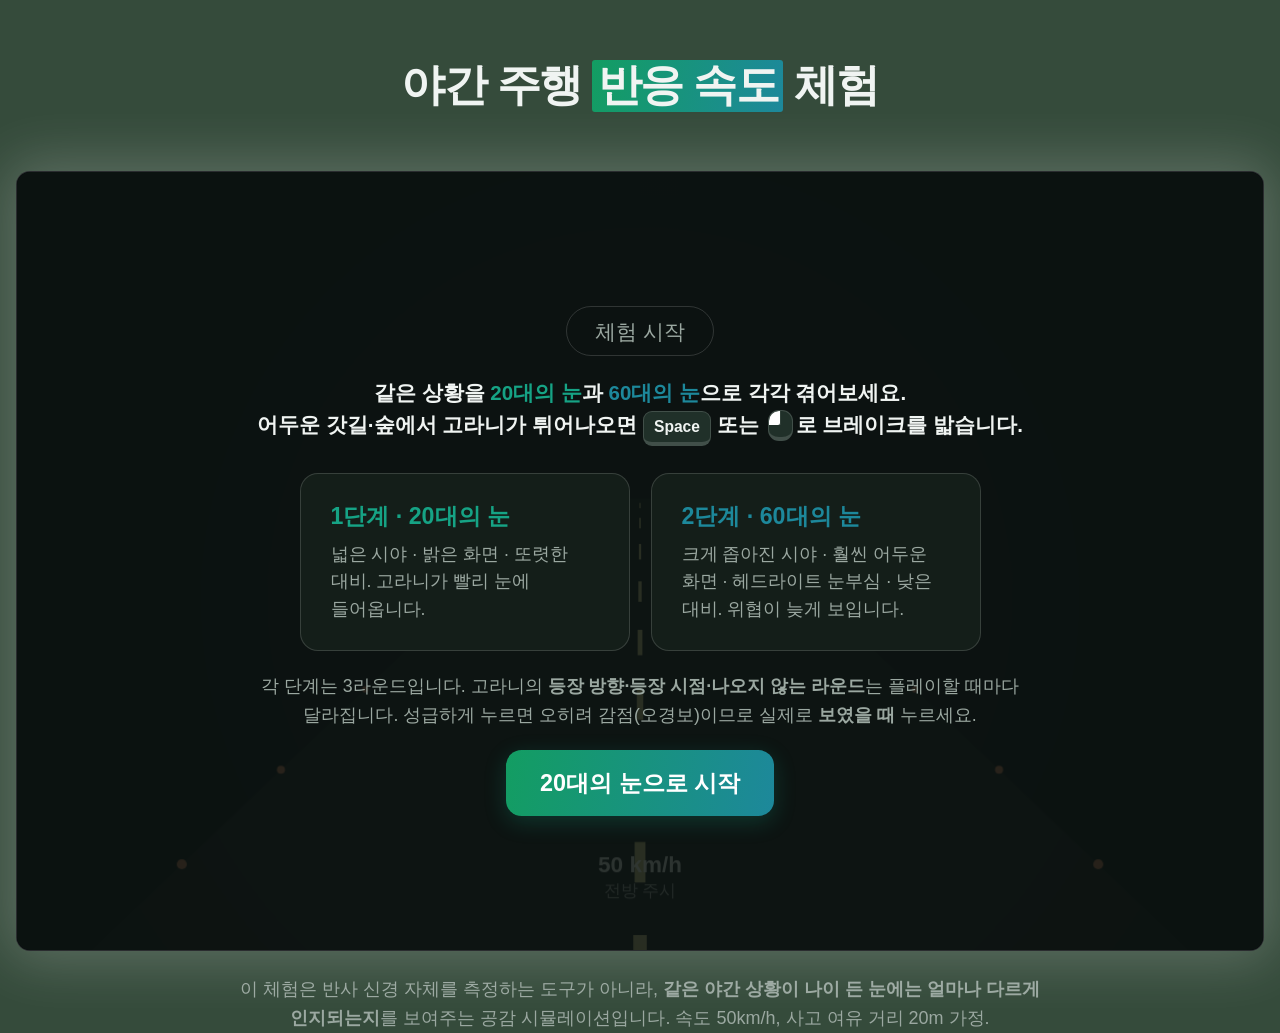
==== Asset/Playbook/_Game/Game.html @ 5876506a "20260805 UI: Rebuild 16px playbook 16px 플레이북 진입점과 시퀀스 모듈 구조를 복구했습니다." ====
<!DOCTYPE html>
<html lang="ko">
<head>
<meta charset="UTF-8">
<meta name="viewport" content="width=device-width, initial-scale=1.0">
<title>야간 주행 반응 속도 체험 — 20대 vs 60대</title>
<style>
  :root{
    --bg:#354B3B; --panel:#141e19; --panel2:#203029; --line:rgba(255,255,255,.15);
    --text:#f0f4f2; --muted:#9ba8a1; --accent:#16a385; --young:#16a385;
    --old:#1d889b; --danger:#e65245; --ok:#16a385;
    --font:"Pretendard",-apple-system,BlinkMacSystemFont,"Segoe UI","Apple SD Gothic Neo","Malgun Gothic",sans-serif;
  }
  *{box-sizing:border-box;margin:0;padding:0}
  html,body{height:100%}
  body{background:var(--bg);color:var(--text);font-family:var(--font);
    display:flex;align-items:safe center;justify-content:center;min-height:100vh;padding:16px;
    position:relative;isolation:isolate;overflow-x:hidden}
  .wrap{position:relative;z-index:1;width:100%;max-width:900px}
  h1{font-size:22px;font-weight:600;margin-bottom:4px;text-align:center}
  .game-title{font-size:44px;font-weight:700;line-height:1.3;letter-spacing:-.035em}
  .game-title-highlight{position:relative;display:inline-block;isolation:isolate;padding:0 .12em}
  .game-title-highlight::before{content:"";position:absolute;z-index:-1;inset:.08em 0 .02em;
    border-radius:3px;background:linear-gradient(100deg,#139d62 0%,#1d889b 100%);
    transform:scaleX(0);transform-origin:left center}
  body.story-visible .game-title-highlight::before{
    animation:game-title-highlight-reveal .9s cubic-bezier(.7,0,.3,1) .12s forwards}
  @keyframes game-title-highlight-reveal{
    from{transform:scaleX(0)}
    to{transform:scaleX(1)}
  }
  .sub{height:67.2px;color:var(--muted);font-size:21px;text-align:center;margin-bottom:27px;line-height:1.6}
  .sub .kbd{font-size:18px!important;padding:3px 12px!important}
  .stage{position:relative;left:50%;width:min(162.5%,calc(100vw - 32px));aspect-ratio:16/10;
    transform:translateX(-50%);background:#05070b;
    border:1px solid var(--line);border-radius:14px;overflow:hidden;
    box-shadow:0 0 56px 10px rgba(255,255,255,.20)}
  .sub,
  .overlay p,
  .mode-card p,
  .footnote{word-break:keep-all;overflow-wrap:normal}
  canvas{display:block;width:100%;height:100%}
  .overlay{position:absolute;inset:0;display:flex;flex-direction:column;
    align-items:center;justify-content:center;text-align:center;padding:36px;
    background:rgba(12,20,16,.84);gap:21px}
  .overlay.hidden{display:none}
  .badge{display:inline-block;font-size:19.5px;padding:6px 18px;border-radius:30px;
    border:1px solid var(--line);color:var(--muted)}
  .mode-row{display:flex;gap:21px;flex-wrap:wrap;justify-content:center;margin-top:6px}
  .mode-card{background:var(--panel);border:1px solid var(--line);border-radius:18px;
    padding:27px 30px;width:330px;cursor:default;transition:none;text-align:left}
  .mode-card:hover{border-color:var(--line);transform:none}
  .mode-card h3{font-size:25.5px;margin-bottom:9px}
  .mode-card.young h3{color:var(--young)}
  .mode-card.old h3{color:var(--old)}
  .mode-card p{color:var(--muted);font-size:19.5px;line-height:1.55}
  .big{font-size:22.5px;font-weight:600}
  .hint{color:var(--muted);font-size:19.5px;line-height:1.6;max-width:780px}
  button{font-family:var(--font);cursor:pointer}
  .btn{background:linear-gradient(100deg,#139d62 0%,#1d889b 100%);color:#fff;
    border:none;padding:16.5px 33px;border-radius:15px;font-size:22.5px;font-weight:600;
    box-shadow:0 6px 22px rgba(22,163,133,.24)}
  .btn.ghost{background:rgba(255,255,255,.09);color:var(--text);border:1px solid rgba(255,255,255,.16);box-shadow:none}
  .btn:hover{filter:brightness(1.08);box-shadow:0 8px 26px rgba(22,163,133,.34)}
  .btn.ghost:hover{background:rgba(255,255,255,.17);box-shadow:none}
  .hud{position:absolute;top:18px;left:18px;display:flex;
    align-items:flex-start;pointer-events:none;font-size:19.5px}
  .hud .tag{background:rgba(20,30,25,.84);border:1px solid var(--line);
    border-radius:12px;padding:7.5px 15px}
  .kbd{display:inline-block;background:var(--panel2);border:1px solid var(--line);
    border-bottom-width:4.5px;border-radius:9px;padding:4.5px 18px;font-weight:600;font-size:22.5px}
  .res-grid{display:grid;grid-template-columns:1fr 1fr;gap:21px;margin-top:24px}
  #ovFinal #compare{width:100%;max-width:780px}
  #ovFinal .res-grid{margin-top:0}
  #ovFinal{background:rgba(12,20,16,.66);gap:18px}
  #ovFinal #compare{max-width:1092px}
  #ovFinal .controls{margin-top:0}
  .result-analysis{
    width:100%;max-width:1092px;padding:22px 28px;border:1px solid rgba(255,255,255,.12);
    border-radius:20px;background:rgba(20,30,25,.84);text-align:left;
    backdrop-filter:blur(12px);-webkit-backdrop-filter:blur(12px)
  }
  .result-analysis p{font-size:22px;line-height:1.55;color:var(--muted)}
  .result-analysis p+p{margin-top:5px}
  .result-analysis b{color:var(--text)}
  .result-analysis .trend-danger{color:var(--danger)}
  .result-analysis .overall{margin-top:10px;color:var(--text);font-weight:600}
  .res-card{background:var(--panel);border:1px solid var(--line);border-radius:18px;padding:24px}
  .res-card h3{font-size:22.5px;margin-bottom:18px;display:flex;align-items:center;gap:12px}
  .dot{width:15px;height:15px;border-radius:50%;display:inline-block}
  .dot.young{background:var(--young)}.dot.old{background:var(--old)}
  .metric{display:flex;justify-content:space-between;padding:10.5px 0;
    border-bottom:1px solid var(--line);font-size:21px}
  .metric:last-child{border-bottom:none}
  .metric .v{font-weight:600;font-variant-numeric:tabular-nums}
  .v.hit{color:var(--danger)}.v.safe{color:var(--ok)}
  #co-hit{color:var(--old)}
  .controls{display:flex;gap:18px;justify-content:center;margin-top:27px;flex-wrap:wrap}
  .flash{position:absolute;inset:0;pointer-events:none;opacity:0}
  .stage.result-danger::after{
    content:"";position:absolute;z-index:30;inset:0;pointer-events:none;border-radius:inherit;
    box-shadow:inset 0 0 34px 8px rgba(230,82,69,.88),inset 0 0 90px 22px rgba(230,82,69,.38);
    animation:danger-inner-shadow-in .7s ease-out both
  }
  @keyframes danger-inner-shadow-in{
    from{opacity:0}
    to{opacity:.7}
  }
  .footnote{color:var(--muted);font-size:18px;text-align:center;margin-top:24px;line-height:1.6}
  .game-title{transform:translateY(40px)}
  .wrap > .sub{transform:none}
  .stage .badge{font-size:17.75px;padding:7.8px 23.4px}
  .stage #ovStart .badge,
  .stage #ovReady .badge,
  .stage #ovFinal .badge{font-size:21.3px;padding:9.36px 28.08px}
  .stage #ovStart .big{line-height:1.56}
  .stage .big{font-size:20.5px}
  .stage .hint,
  .stage .mode-card p,
  .stage .result-analysis p{font-size:17.75px}
  .stage .mode-card h3,
  .stage .res-card h3{font-size:23.2px}
  .stage .metric{font-size:17.75px}
  .stage .hud{font-size:17.75px}
  .stage .btn{font-size:23.4px;padding:17.16px 34.32px;border-radius:15.6px}
  .stage .kbd{font-size:15.6px!important;padding:2.6px 10.4px!important}
  .mouse-kbd{
    position:relative;display:inline-block;width:25px;height:31px;margin:0 3px;
    border:1.5px solid var(--line);border-bottom-width:4px;border-radius:11px;
    background:var(--panel2);vertical-align:-9px;overflow:hidden
  }
  .mouse-kbd::before{
    content:"";position:absolute;top:0;left:50%;width:1px;height:14px;
    background:var(--line);transform:translateX(-50%)
  }
  .mouse-kbd::after{
    content:"";position:absolute;top:0;left:0;width:50%;height:14px;
    background:#fff;border-radius:9px 0 2px 0
  }
</style>
</head>
<body>
<div class="wrap">
  <h1 class="game-title">야간 주행 <span class="game-title-highlight">반응 속도</span> 체험</h1>
  <p class="sub" aria-hidden="true"></p>

  <div class="stage" id="stage">
    <canvas id="cv"></canvas>
    <div class="flash" id="flash"></div>
    <div class="hud" id="hud" style="display:none">
      <span class="tag" id="hudMode">모드</span>
    </div>

    <!-- START -->
    <div class="overlay" id="ovStart">
      <span class="badge">체험 시작</span>
      <p class="big">같은 상황을 <span style="color:var(--young)">20대의 눈</span>과 <span style="color:var(--old)">60대의 눈</span>으로 각각 겪어보세요.<br>
      어두운 갓길·숲에서 고라니가 튀어나오면 <span class="kbd">Space</span> 또는 <span class="mouse-kbd" role="img" aria-label="마우스 왼쪽 클릭"></span>로 브레이크를 밟습니다.</p>
      <div class="mode-row">
        <div class="mode-card young" style="cursor:default">
          <h3>1단계 · 20대의 눈</h3>
          <p>넓은 시야 · 밝은 화면 · 또렷한 대비. 고라니가 빨리 눈에 들어옵니다.</p>
        </div>
        <div class="mode-card old" style="cursor:default">
          <h3>2단계 · 60대의 눈</h3>
          <p>크게 좁아진 시야 · 훨씬 어두운 화면 · 헤드라이트 눈부심 · 낮은 대비. 위협이 늦게 보입니다.</p>
        </div>
      </div>
      <p class="hint">각 단계는 3라운드입니다. 고라니의 <b>등장 방향·등장 시점·나오지 않는 라운드</b>는 플레이할 때마다 달라집니다. 성급하게 누르면 오히려 감점(오경보)이므로 실제로 <b>보였을 때</b> 누르세요.</p>
      <button class="btn" id="btnStart">20대의 눈으로 시작</button>
    </div>

    <!-- READY (per round) -->
    <div class="overlay hidden" id="ovReady">
      <span class="badge" id="readyBadge">라운드</span>
      <p class="big" id="readyTitle">전방을 주시하세요! 👀</p>
      <p class="hint">화면 중앙의 계기판을 보며 정속 주행 중입니다.<br>고라니가 나타나면 즉시 <span class="kbd" style="font-size:12px;padding:2px 8px">Space</span></p>
      <button class="btn" id="btnGo">출발</button>
    </div>

    <!-- ROUND RESULT -->
    <div class="overlay hidden" id="ovRound">
      <p class="big" id="rrTitle">결과</p>
      <p class="hint" id="rrBody"></p>
      <button class="btn" id="btnNext">다음</button>
    </div>

    <!-- FINAL -->
    <div class="overlay hidden" id="ovFinal">
      <span class="badge" id="finalBadge">완료</span>
      <p class="big" id="finalTitle"></p>
      <p class="hint" id="finalHint"></p>
      <div id="compare" style="display:none">
        <div class="res-grid">
          <div class="res-card">
            <h3><span class="dot young"></span>20대의 눈</h3>
            <div class="metric"><span>평균 반응 속도</span><span class="v" id="cy-rt">–</span></div>
            <div class="metric"><span>평균 제동 시작거리</span><span class="v" id="cy-dist">–</span></div>
            <div class="metric"><span>충돌 / 회피</span><span class="v" id="cy-hit">–</span></div>
            <div class="metric"><span>오경보(성급한 제동)</span><span class="v" id="cy-fa">–</span></div>
          </div>
          <div class="res-card">
            <h3><span class="dot old"></span>60대의 눈</h3>
            <div class="metric"><span>평균 반응 속도</span><span class="v" id="co-rt">–</span></div>
            <div class="metric"><span>평균 제동 시작거리</span><span class="v" id="co-dist">–</span></div>
            <div class="metric"><span>충돌 / 회피</span><span class="v" id="co-hit">–</span></div>
            <div class="metric"><span>오경보(성급한 제동)</span><span class="v" id="co-fa">–</span></div>
          </div>
        </div>
      </div>
      <div class="result-analysis" id="resultAnalysis" style="display:none">
        <p id="analysisReaction"></p>
        <p id="analysisDistance"></p>
        <p id="analysisSafety"></p>
        <p class="overall" id="analysisOverall"></p>
      </div>
      <div class="controls">
        <button class="btn" id="btnOther">반대쪽 눈으로 체험</button>
        <button class="btn ghost" id="btnRestart">처음으로</button>
      </div>
    </div>
  </div>

  <p class="footnote">이 체험은 반사 신경 자체를 측정하는 도구가 아니라, <b>같은 야간 상황이 나이 든 눈에는 얼마나 다르게 인지되는지</b>를 보여주는 공감 시뮬레이션입니다. 속도 50km/h, 사고 여유 거리 20m 가정.</p>
</div>

<script>
(function(){
  const cv = document.getElementById('cv');
  const ctx = cv.getContext('2d');
  const hazardLayer = document.createElement('canvas');
  const hazardCtx = hazardLayer.getContext('2d');
  const stage = document.getElementById('stage');
  const flash = document.getElementById('flash');
  let W=800, H=500, DPR=1;

  function resize(){
    const r = stage.getBoundingClientRect();
    DPR = Math.min(window.devicePixelRatio||1, 2);
    W = r.width; H = r.height;
    cv.width = W*DPR; cv.height = H*DPR;
    ctx.setTransform(DPR,0,0,DPR,0,0);
    hazardLayer.width = Math.max(1,Math.ceil(W));
    hazardLayer.height = Math.max(1,Math.ceil(H));
  }
  window.addEventListener('resize', resize);

  // ---- Physics / config ----
  const SPEED_KMH = 50;
  const V = SPEED_KMH/3.6;            // m/s = 13.9
  const GAP = 20;                     // m available before hazard
  const DECEL = 7;                    // m/s^2 braking
  const BRAKE_DIST = (V*V)/(2*DECEL); // ~13.8 m fixed once braking

  const ROUNDS = 3;

  const el = id => document.getElementById(id);
  const ovStart=el('ovStart'), ovReady=el('ovReady'), ovRound=el('ovRound'), ovFinal=el('ovFinal');
  const hud=el('hud');

  let state = 'start';   // start, ready, running, roundresult, final
  let mode = 'young';
  let round = 0;
  let roundPlan = [];
  let results = { young:[], old:[] };
  let doneModes = new Set();
  let sessionPlans = {};
  const previousPlanSignatures = { young:null, old:null };

  // per-round runtime
  let hazard=null, appearAt=0, reacted=false, startT=0, rafId=null, isCatch=false;

  function show(ov){ [ovStart,ovReady,ovRound,ovFinal].forEach(o=>o.classList.add('hidden')); if(ov) ov.classList.remove('hidden'); }

  // ---- Scene drawing ----
  function drawScene(now){
    const old = mode==='old';
    ctx.clearRect(0,0,W,H);
    // sky/road base
    ctx.fillStyle = old ? '#010204' : '#0a0f18';
    ctx.fillRect(0,0,W,H);

    const horizon = H*0.42;
    const roadX = (t,frac)=> W*0.5 + (frac)*(W*0.40)*(0.15+t*t*0.95);
    // road (perspective trapezoid)
    ctx.fillStyle = old ? '#06070a' : '#141922';
    ctx.beginPath();
    ctx.moveTo(roadX(0,-1),horizon); ctx.lineTo(roadX(0,1),horizon);
    ctx.lineTo(roadX(1,1),H); ctx.lineTo(roadX(1,-1),H); ctx.closePath(); ctx.fill();

    // scrolling road markers -> sense of forward motion
    const scroll = (now*0.00035)%1;      // 0..1 loops, dashes flow toward viewer
    const persp = t => horizon+(H-horizon)*t*t;
    // center dashed lane line
    const seg=0.05, dashN=9;
    ctx.strokeStyle = old ? 'rgba(190,180,130,.30)' : 'rgba(235,225,155,.8)';
    for(let i=0;i<dashN;i++){
      let t=((i/dashN)+scroll)%1;
      const y0=persp(t), y1=persp(Math.min(1,t+seg));
      ctx.lineWidth=Math.max(1,1+t*t*13);
      ctx.beginPath(); ctx.moveTo(W*0.5, y0); ctx.lineTo(W*0.5, y1); ctx.stroke();
    }
    // roadside reflector posts (both edges) scrolling too
    for(let i=0;i<8;i++){
      let t=((i/8)+scroll)%1;
      if(t<0.04) continue;
      const y=persp(t), r=Math.max(1.2,1+t*t*5);
      for(const s of [-1,1]){
        const x=roadX(t,s);
        ctx.fillStyle = old ? 'rgba(200,120,90,'+(0.15+t*0.35)+')' : 'rgba(255,150,110,'+(0.35+t*0.55)+')';
        ctx.beginPath(); ctx.arc(x, y, r, 0, 7); ctx.fill();
      }
    }

    // hazard: a water deer (고라니) darting onto the road from the shoulder
    if(hazard && now>=appearAt){
      const t = Math.min(1,(now-appearAt)/(hazard.duration||650)); // dart-in progress
      const fromLeft = hazard.side<0;
      const targetX = fromLeft ? W*0.40 : W*0.60;
      const startX = fromLeft ? W*0.02 : W*0.98;
      const x = startX + (targetX-startX)*t;
      const y = H*0.62;
      const s = (old?30:38) * (0.85+0.15*t);
      const dir = fromLeft ? 1 : -1;                 // facing direction
      // Build the older-driver deer fully opaque on a separate layer, then
      // composite that completed silhouette once at 50% to avoid dark overlaps.
      const deerCtx = old ? hazardCtx : ctx;
      if(old) deerCtx.clearRect(0,0,hazardLayer.width,hazardLayer.height);
      const body = old ? 'rgb(120,110,96)' : 'rgba(198,170,138,'+(0.9+0.1*t)+')';
      deerCtx.save();
      deerCtx.translate(x,y);
      deerCtx.scale(dir,1);
      deerCtx.fillStyle=body;
      // torso
      deerCtx.beginPath(); deerCtx.ellipse(0,-s*0.15,s*0.55,s*0.30,0,0,7); deerCtx.fill();
      // hindquarter
      deerCtx.beginPath(); deerCtx.ellipse(-s*0.42,-s*0.18,s*0.26,s*0.28,0,0,7); deerCtx.fill();
      // neck + head (raised, alert)
      deerCtx.beginPath();
      deerCtx.moveTo(s*0.35,-s*0.30);
      deerCtx.lineTo(s*0.58,-s*0.85);
      deerCtx.lineTo(s*0.74,-s*0.80);
      deerCtx.lineTo(s*0.52,-s*0.18);
      deerCtx.closePath(); deerCtx.fill();
      // head
      deerCtx.beginPath(); deerCtx.ellipse(s*0.72,-s*0.88,s*0.17,s*0.12,-0.3,0,7); deerCtx.fill();
      // ears
      deerCtx.beginPath(); deerCtx.ellipse(s*0.66,-s*1.02,s*0.05,s*0.11,-0.2,0,7); deerCtx.fill();
      deerCtx.beginPath(); deerCtx.ellipse(s*0.78,-s*1.02,s*0.05,s*0.11,0.1,0,7); deerCtx.fill();
      // legs
      deerCtx.strokeStyle=body; deerCtx.lineWidth=Math.max(2,s*0.09); deerCtx.lineCap='round';
      const legY=-s*0.02;
      [[-0.40,-0.02],[-0.18,0.05],[0.30,-0.02],[0.48,0.05]].forEach(([lx,sw])=>{
        deerCtx.beginPath(); deerCtx.moveTo(s*lx, legY); deerCtx.lineTo(s*(lx+sw), s*0.55); deerCtx.stroke();
      });
      // eye-shine (headlights reflecting in the deer's eyes)
      const glow = old?'rgba(150,255,210,'+(0.5+0.4*t)+')':'rgba(180,255,220,'+(0.7+0.3*t)+')';
      deerCtx.fillStyle=glow;
      deerCtx.beginPath(); deerCtx.arc(s*0.78,-s*0.90,Math.max(1.5,s*0.055),0,7); deerCtx.fill();
      deerCtx.restore();
      if(old){
        ctx.save();
        ctx.globalAlpha=.5;
        ctx.filter='blur(1px)';
        ctx.drawImage(hazardLayer,0,0,W,H);
        ctx.restore();
      }
    }

    // vignette (narrowed field for old)
    if(old){
      const vg = ctx.createRadialGradient(W*0.5,H*0.56,H*0.12,W*0.5,H*0.56,H*0.60);
      vg.addColorStop(0,'rgba(0,0,0,0)');
      vg.addColorStop(0.6,'rgba(0,0,0,0.35)');
      vg.addColorStop(1,'rgba(0,0,0,0.68)');
      ctx.fillStyle=vg; ctx.fillRect(0,0,W,H);
      // extra overall dimming
      ctx.fillStyle='rgba(0,0,0,0.12)'; ctx.fillRect(0,0,W,H);
    } else {
      const vg = ctx.createRadialGradient(W*0.5,H*0.55,H*0.4,W*0.5,H*0.55,H*0.95);
      vg.addColorStop(0,'rgba(0,0,0,0)');
      vg.addColorStop(1,'rgba(0,0,0,0.35)');
      ctx.fillStyle=vg; ctx.fillRect(0,0,W,H);
    }

    // Keep the dashboard guidance equally legible in both vision modes.
    // It is drawn after the age-related filters so the filter only affects
    // the road scene and hazards, not this fixed driving reference.
    ctx.fillStyle='rgba(240,244,242,.88)';
    ctx.font='600 22.5px "Pretendard", sans-serif'; ctx.textAlign='center';
    ctx.fillText(SPEED_KMH+' km/h', W*0.5, H*0.90);
    ctx.fillStyle='rgba(240,244,242,.58)';
    ctx.font='16.5px "Pretendard", sans-serif';
    ctx.fillText('전방 주시', W*0.5, H*0.90+24);
  }

  function loop(){
    const now = performance.now();
    drawScene(now);
    rafId = requestAnimationFrame(loop);
  }

  // ---- Round flow ----
  function planSignature(plan){
    return plan.map(item=>item.catch?'none':(item.side<0?'left':'right')).join('|');
  }

  function createRoundPlan(modeName){
    const otherMode = modeName==='young'?'old':'young';
    const otherCatchRound = sessionPlans[otherMode]?.findIndex(item=>item.catch);
    const candidates = [];

    for(let catchRound=0; catchRound<ROUNDS; catchRound++){
      if(otherCatchRound>=0 && catchRound===otherCatchRound) continue;
      for(const sides of [[-1,1],[1,-1]]){
        let sideIndex = 0;
        const plan = Array.from({length:ROUNDS},(_,index)=>{
          if(index===catchRound) return {catch:true,side:0,delay:null,duration:null};
          return {
            catch:false,
            side:sides[sideIndex++],
            delay:1400 + Math.random()*3000,
            duration:520 + Math.random()*300
          };
        });
        if(planSignature(plan)!==previousPlanSignatures[modeName]) candidates.push(plan);
      }
    }

    const pool = candidates.length ? candidates : createFallbackPlans();
    const selected = pool[Math.floor(Math.random()*pool.length)];
    previousPlanSignatures[modeName] = planSignature(selected);
    sessionPlans[modeName] = selected;
    console.groupCollapsed(`[미니게임 랜덤 계획] ${modeName==='young'?'20대':'60대'} 시야`);
    console.table(selected.map((item,index)=>({
      round:index+1,
      result:item.catch?'고라니 없음':item.side<0?'왼쪽에서 등장':'오른쪽에서 등장',
      delay:item.delay==null?'-':`${Math.round(item.delay)}ms`,
      movement:item.duration==null?'-':`${Math.round(item.duration)}ms`
    })));
    console.groupEnd();
    return selected;
  }

  function createFallbackPlans(){
    const catchRound = Math.floor(Math.random()*ROUNDS);
    const sides = Math.random()<0.5 ? [-1,1] : [1,-1];
    let sideIndex = 0;
    return [Array.from({length:ROUNDS},(_,index)=>{
      if(index===catchRound) return {catch:true,side:0,delay:null,duration:null};
      return {
        catch:false,
        side:sides[sideIndex++],
        delay:1400 + Math.random()*3000,
        duration:520 + Math.random()*300
      };
    })];
  }

  function beginMode(m){
    mode=m; round=0; roundPlan=createRoundPlan(m); results[m]=[];
    hud.style.display='flex';
    el('hudMode').textContent = m==='young'?'20대의 눈':'60대의 눈';
    startReady();
  }

  function startReady(){
    state='ready';
    el('hudMode').textContent = `${mode==='young'?'20대의 눈':'60대의 눈'} · 라운드 ${round+1}/${ROUNDS}`;
    el('readyBadge').textContent = `${mode==='young'?'20대':'60대'} · 라운드 ${round+1}/${ROUNDS}`;
    hazard=null;
    // static preview frame
    drawScene(performance.now());
    show(ovReady);
  }

  function startRun(){
    state='running'; show(null);
    reacted=false;
    const currentRound = roundPlan[round];
    isCatch = currentRound.catch;
    startT = performance.now();
    if(isCatch){
      hazard=null; appearAt=Infinity;
    } else {
      appearAt = startT + currentRound.delay;
      hazard = { side: currentRound.side, duration:currentRound.duration };
    }
    scheduleTimeout();
  }

  let toId=null;
  function scheduleTimeout(){
    clearTimeout(toId);
    // give up window: 2.2s after appear (or 5s for catch)
    const now=performance.now();
    if(isCatch){
      toId=setTimeout(()=>finishRound({reaction:null,catch:true,pressed:false}), 4500);
    } else {
      const wait = (appearAt-now) + 2200;
      toId=setTimeout(()=>{ if(!reacted) finishRound({reaction:null,catch:false,pressed:false}); }, wait);
    }
  }

  function onPress(){
    if(state==='running'){
      const now=performance.now();
      clearTimeout(toId);
      if(isCatch){
        // false alarm
        flashScreen('#e65245');
        finishRound({reaction:null,catch:true,pressed:true});
        return;
      }
      if(now < appearAt){
        // pressed before hazard appeared -> false alarm
        flashScreen('#e65245');
        finishRound({reaction:null,catch:false,pressed:true,early:true});
        return;
      }
      reacted=true;
      const rt = (now - appearAt)/1000; // seconds
      flashScreen('#16a385');
      finishRound({reaction:rt,catch:false,pressed:true});
    } else if(state==='ready'){
      startRun();
    } else if(state==='roundresult'){
      nextRound();
    }
  }

  function flashScreen(color){
    flash.style.background=color; flash.style.transition='none'; flash.style.opacity='0.35';
    requestAnimationFrame(()=>{ flash.style.transition='opacity .5s'; flash.style.opacity='0'; });
  }

  function finishRound(r){
    if(state!=='running') return;
    state='roundresult';
    // compute
    let rec = { catch:r.catch, pressed:r.pressed, early:!!r.early, reaction:r.reaction };
    let title, body;
    if(r.catch){
      if(r.pressed){ title='오경보! 🚫'; body='고라니가 없었는데 브레이크를 밟았어요.<br>뒤차와 추돌할 위험이 있습니다.<br>실제로 보였을 때만 반응하세요.'; }
      else { title='잘 참았습니다. 👍'; body='이 라운드는 고라니가 없었습니다.<br>성급하게 누르지 않은 게 정답이에요.'; }
    } else if(r.early){
      title='너무 빨랐어요!'; body='고라니가 나타나기도 전에 눌렀습니다.<br>예측이 아니라 반응이 필요합니다.';
    } else if(r.reaction==null){
      title='미반응 — 충돌! 💥'; body='제때 브레이크를 밟지 못했습니다.';
      rec.dist = GAP+99; rec.hit=true;
    } else {
      const reactDist = V*r.reaction;
      const total = reactDist + BRAKE_DIST;
      rec.dist = reactDist; rec.total = total; rec.hit = total>GAP;
      const ms = Math.round(r.reaction*1000);
      title = rec.hit ? `충돌! 💥  (반응 ${ms}ms)` : `회피 성공! 👍  (반응 ${ms}ms)`;
      body = `반응하는 사이 <b>${reactDist.toFixed(1)}m</b> 전진했고, 제동 거리 ${BRAKE_DIST.toFixed(1)}m를 더하면 총 <b>${total.toFixed(1)}m</b>입니다.<br>` +
             (rec.hit ? `여유 거리 ${GAP}m를 넘겨 고라니와 부딪혔습니다.` : `여유 거리 ${GAP}m 안에 멈춰 사고를 피했습니다.`);
    }
    results[mode].push(rec);
    stage.classList.toggle('result-danger', Boolean(
      (r.catch && r.pressed) || r.early || (!r.catch && rec.hit)
    ));
    el('rrTitle').innerHTML=title; el('rrBody').innerHTML=body;
    show(ovRound);
  }

  function nextRound(){
    stage.classList.remove('result-danger');
    round++;
    if(round>=ROUNDS){ finishMode(); }
    else startReady();
  }

  function finishMode(){
    doneModes.add(mode);
    state='final';
    const rs=results[mode];
    const valid=rs.filter(r=>r.reaction!=null);
    const avgRt = valid.length? valid.reduce((s,r)=>s+r.reaction,0)/valid.length : null;
    const hits = rs.filter(r=>!r.catch && r.hit).length;
    const hazards = rs.filter(r=>!r.catch).length;
    hazard=null;
    el('finalBadge').textContent = `${mode==='young'?'20대':'60대'} 완료`;
    el('finalTitle').innerHTML = avgRt!=null
      ? `평균 반응 ${Math.round(avgRt*1000)}ms · ${hazards-hits}/${hazards} 회피`
      : `측정 완료!`;
    el('finalHint').textContent = doneModes.size<2
      ? '이어서 60대의 눈으로 같은 상황을 체험하면 나란히 비교해 드립니다.'
      : '아래에서 두 결과를 비교해보세요.';
    el('btnOther').textContent = '60대의 눈으로 이어서';
    el('btnOther').style.display = doneModes.size<2 ? '' : 'none';
    hud.style.display='none';
    show(ovFinal);
    if(doneModes.size>=2) renderCompare();
  }

  function summarize(m){
    const rs=results[m]; if(!rs.length) return null;
    const valid=rs.filter(r=>r.reaction!=null);
    const avgRt = valid.length? valid.reduce((s,r)=>s+r.reaction,0)/valid.length : null;
    const dvals = rs.filter(r=>!r.catch && r.reaction!=null).map(r=>r.dist);
    const avgD = dvals.length? dvals.reduce((a,b)=>a+b,0)/dvals.length : null;
    const hazardRounds=rs.filter(r=>!r.catch);
    const safetyValues=hazardRounds.map(r=>{
      if(r.total==null) return 0;
      return Math.max(0,GAP-r.total);
    });
    const avgSafety=safetyValues.length?safetyValues.reduce((a,b)=>a+b,0)/safetyValues.length:null;
    const hazards=rs.filter(r=>!r.catch).length;
    const hits=rs.filter(r=>!r.catch && r.hit).length;
    const fa=rs.filter(r=>r.catch && r.pressed).length + rs.filter(r=>r.early).length;
    return {avgRt,avgD,avgSafety,hazards,hits,fa};
  }

  function renderCompare(){
    const y=summarize('young'), o=summarize('old');
    el('compare').style.display='block';
    const fmt=(s,pre)=>{
      el(pre+'-rt').textContent = s.avgRt!=null? Math.round(s.avgRt*1000)+' ms':'–';
      el(pre+'-dist').textContent = s.avgD!=null? s.avgD.toFixed(1)+' m':'–';
      const hh=el(pre+'-hit');
      hh.textContent = `${s.hazards-s.hits} 회피 / ${s.hits} 충돌`;
      hh.className='v '+(s.hits>0?'hit':'safe');
      el(pre+'-fa').textContent = s.fa+' 회';
    };
    fmt(y,'cy'); fmt(o,'co');
    const reactionDiff = y.avgRt!=null && o.avgRt!=null ? (o.avgRt-y.avgRt)*1000 : null;
    const distanceDiff = y.avgD!=null && o.avgD!=null ? o.avgD-y.avgD : null;
    const youngSafety = y.avgSafety!=null ? y.avgSafety/GAP*100 : null;
    const oldSafety = o.avgSafety!=null ? o.avgSafety/GAP*100 : null;
    const safetyChange = youngSafety!=null && oldSafety!=null
      ? (youngSafety>0 ? (youngSafety-oldSafety)/youngSafety*100 : oldSafety-youngSafety)
      : null;

    el('analysisReaction').innerHTML = reactionDiff==null
      ? '평균 반응 속도를 비교할 수 있는 기록이 부족합니다.'
      : reactionDiff>=0
        ? `60대 시야의 평균 반응이 <b>${Math.round(reactionDiff)}ms <span class="trend-danger">느려졌습니다.</span></b>`
        : `60대 시야의 평균 반응이 <b>${Math.abs(Math.round(reactionDiff))}ms 빨라졌습니다.</b>`;
    el('analysisDistance').innerHTML = distanceDiff==null
      ? '제동 시작거리 차이를 계산할 수 있는 기록이 부족합니다.'
      : distanceDiff>=0
        ? `브레이크를 밟기 전 이동거리가 평균 <b>${distanceDiff.toFixed(1)}m <span class="trend-danger">늘어났습니다.</span></b>`
        : `브레이크를 밟기 전 이동거리가 평균 <b>${Math.abs(distanceDiff).toFixed(1)}m 줄어들었습니다.</b>`;
    el('analysisSafety').innerHTML = safetyChange==null
      ? '안전 여유 변화를 계산할 수 있는 기록이 부족합니다.'
      : safetyChange>=0
        ? `충돌을 피할 수 있는 평균 안전 여유가 <b>${Math.round(safetyChange)}% <span class="trend-danger">감소했습니다.</span></b>`
        : `충돌을 피할 수 있는 평균 안전 여유가 <b>${Math.abs(Math.round(safetyChange))}% 증가했습니다.</b>`;

    const extraHits=o.hits-y.hits;
    const extraFalseAlarms=o.fa-y.fa;
    let overall='60대 시야에서는 어둡고 좁아진 시야로 위험 요소를 인지하는 시점이 늦어질 수 있습니다.';
    if(extraHits>0){
      overall=`총평: 늦어진 위험 인지가 20대 시야보다 ${extraHits}회의 추가 충돌로 이어졌습니다. 야간에는 속도를 낮추고 더 긴 안전거리를 확보해야 합니다.`;
    }else if(extraFalseAlarms>0){
      overall=`총평: 충돌 횟수 차이는 크지 않았지만 60대 시야에서 오경보가 ${extraFalseAlarms}회 더 발생했습니다. 시야 확보와 충분한 판단 시간이 필요합니다.`;
    }else if(reactionDiff!=null && reactionDiff>0){
      overall='총평: 충돌은 피했지만 60대 시야에서 반응이 늦어졌습니다. 실제 도로에서는 이 작은 시간 차이가 제동 여유를 크게 줄일 수 있습니다.';
    }
    el('analysisOverall').textContent=overall;
    el('resultAnalysis').style.display='block';
  }

  // ---- Events ----
  el('btnStart').addEventListener('click',()=>beginMode('young'));
  el('btnGo').addEventListener('click',startRun);
  el('btnNext').addEventListener('click',nextRound);
  el('btnOther').addEventListener('click',()=>{
    const other = doneModes.has('young')?'old':'young';
    show(null); beginMode(other);
  });
  function resetGame(){
    clearTimeout(toId);
    results={young:[],old:[]}; doneModes=new Set();
    sessionPlans={};
    roundPlan=[]; round=0; hazard=null; reacted=false;
    el('compare').style.display='none'; hud.style.display='none';
    el('resultAnalysis').style.display='none';
    stage.classList.remove('result-danger');
    state='start'; show(ovStart); drawScene(performance.now());
  }
  el('btnRestart').addEventListener('click',resetGame);
  window.addEventListener('keydown',e=>{
    if(e.code==='Space'){ e.preventDefault(); onPress(); }
  });
  // tap support
  stage.addEventListener('pointerdown',e=>{
    if(state==='running'){ e.preventDefault(); onPress(); }
  });

  function setStoryVisibility(isVisible){
    document.body.classList.remove('story-visible');
    if(isVisible){
      requestAnimationFrame(()=>{
        requestAnimationFrame(()=>document.body.classList.add('story-visible'));
      });
    }
  }

  window.addEventListener('message',event=>{
    if(event.data?.type==='canvas-playbook:game-visibility'){
      setStoryVisibility(Boolean(event.data.visible));
    }else if(event.data?.type==='canvas-playbook:game-reset'){
      setStoryVisibility(false);
      resetGame();
    }
  });

  if(window.self===window.top) setStoryVisibility(true);

  resize();
  loop();
})();
</script>
</body>
</html>
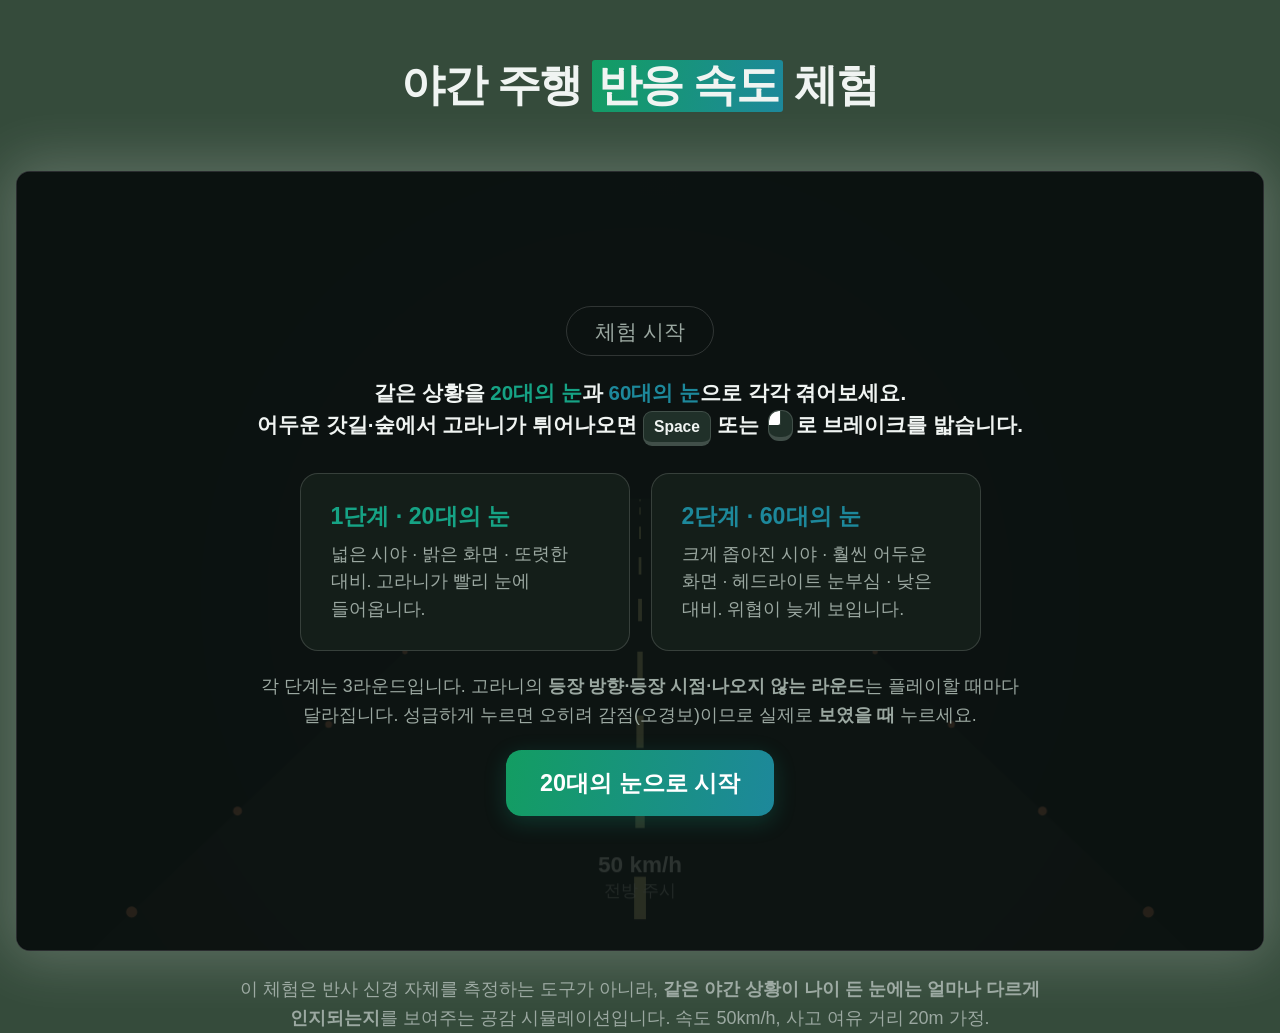
==== commit e98e21bc: "20260805 UI: Connect game to scenario canvas 게임 완료 후 시나리오 캔버스로 자연스럽게 전환되도록 연결했습니다." ====
--- a/Asset/Playbook/_Game/Game.html
+++ b/Asset/Playbook/_Game/Game.html
@@ -259,6 +259,7 @@
   const hud=el('hud');
 
   let state = 'start';   // start, ready, running, roundresult, final
+  let scenarioTimer = 0;
   let mode = 'young';
   let round = 0;
   let roundPlan = [];
@@ -661,6 +662,8 @@
     }
     el('analysisOverall').textContent=overall;
     el('resultAnalysis').style.display='block';
+    clearTimeout(scenarioTimer);
+    scenarioTimer=setTimeout(requestScenarioCanvas,1600);
   }
 
   // ---- Events ----
@@ -673,6 +676,7 @@
   });
   function resetGame(){
     clearTimeout(toId);
+    clearTimeout(scenarioTimer);
     results={young:[],old:[]}; doneModes=new Set();
     sessionPlans={};
     roundPlan=[]; round=0; hazard=null; reacted=false;
@@ -708,6 +712,24 @@
     }
   });
 
+  let scenarioNavigationLocked=false, scenarioTouchStartY=0;
+  function requestScenarioCanvas(){
+    if(scenarioNavigationLocked || !document.body.classList.contains('story-visible')) return;
+    if(state!=='start' && state!=='final') return;
+    scenarioNavigationLocked=true;
+    window.parent.postMessage({type:'canvas-playbook:scenario-open'},'*');
+    setTimeout(()=>{ scenarioNavigationLocked=false; },700);
+  }
+  window.addEventListener('wheel',event=>{
+    if(event.deltaY>32) requestScenarioCanvas();
+  },{passive:true});
+  window.addEventListener('touchstart',event=>{
+    scenarioTouchStartY=event.changedTouches[0].clientY;
+  },{passive:true});
+  window.addEventListener('touchend',event=>{
+    if(scenarioTouchStartY-event.changedTouches[0].clientY>50) requestScenarioCanvas();
+  },{passive:true});
+
   if(window.self===window.top) setStoryVisibility(true);
 
   resize();
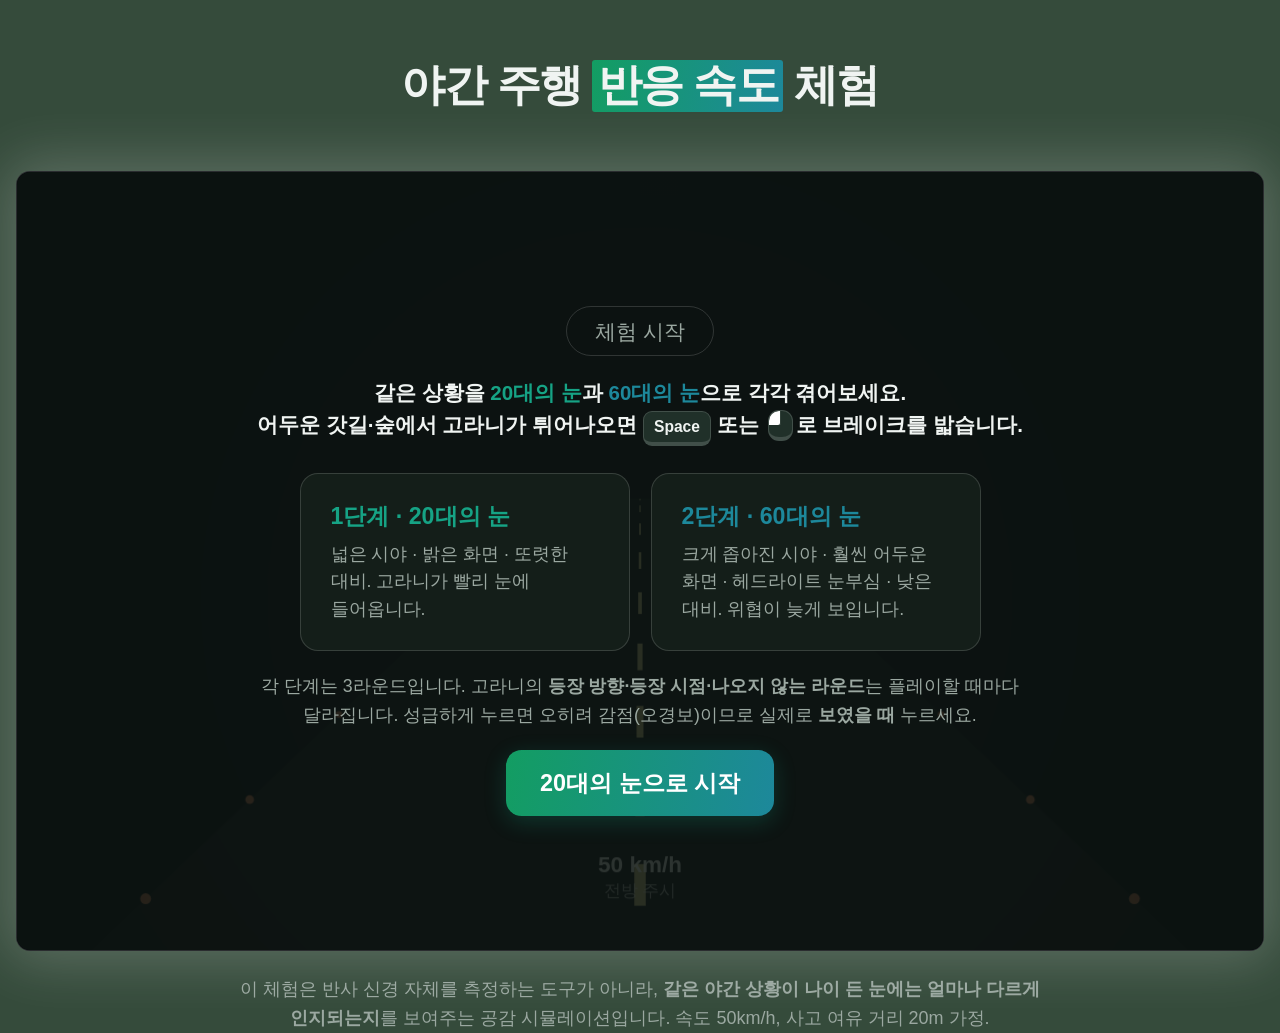
==== commit 3ef23c64: "20260805 Player System: Gate scenario by game completion 게임 완료 상태와 시나리오 진입 요청을 분리하고 복귀 초기화 규칙을 반영했습니" ====
--- a/Asset/Playbook/_Game/Game.html
+++ b/Asset/Playbook/_Game/Game.html
@@ -459,6 +459,7 @@
   }
 
   function beginMode(m){
+    window.parent.postMessage({type:'canvas-playbook:game-started'},'*');
     mode=m; round=0; roundPlan=createRoundPlan(m); results[m]=[];
     hud.style.display='flex';
     el('hudMode').textContent = m==='young'?'20대의 눈':'60대의 눈';
@@ -663,7 +664,9 @@
     el('analysisOverall').textContent=overall;
     el('resultAnalysis').style.display='block';
     clearTimeout(scenarioTimer);
-    scenarioTimer=setTimeout(requestScenarioCanvas,1600);
+    scenarioTimer=setTimeout(()=>{
+      window.parent.postMessage({type:'canvas-playbook:game-complete'},'*');
+    },1600);
   }
 
   // ---- Events ----
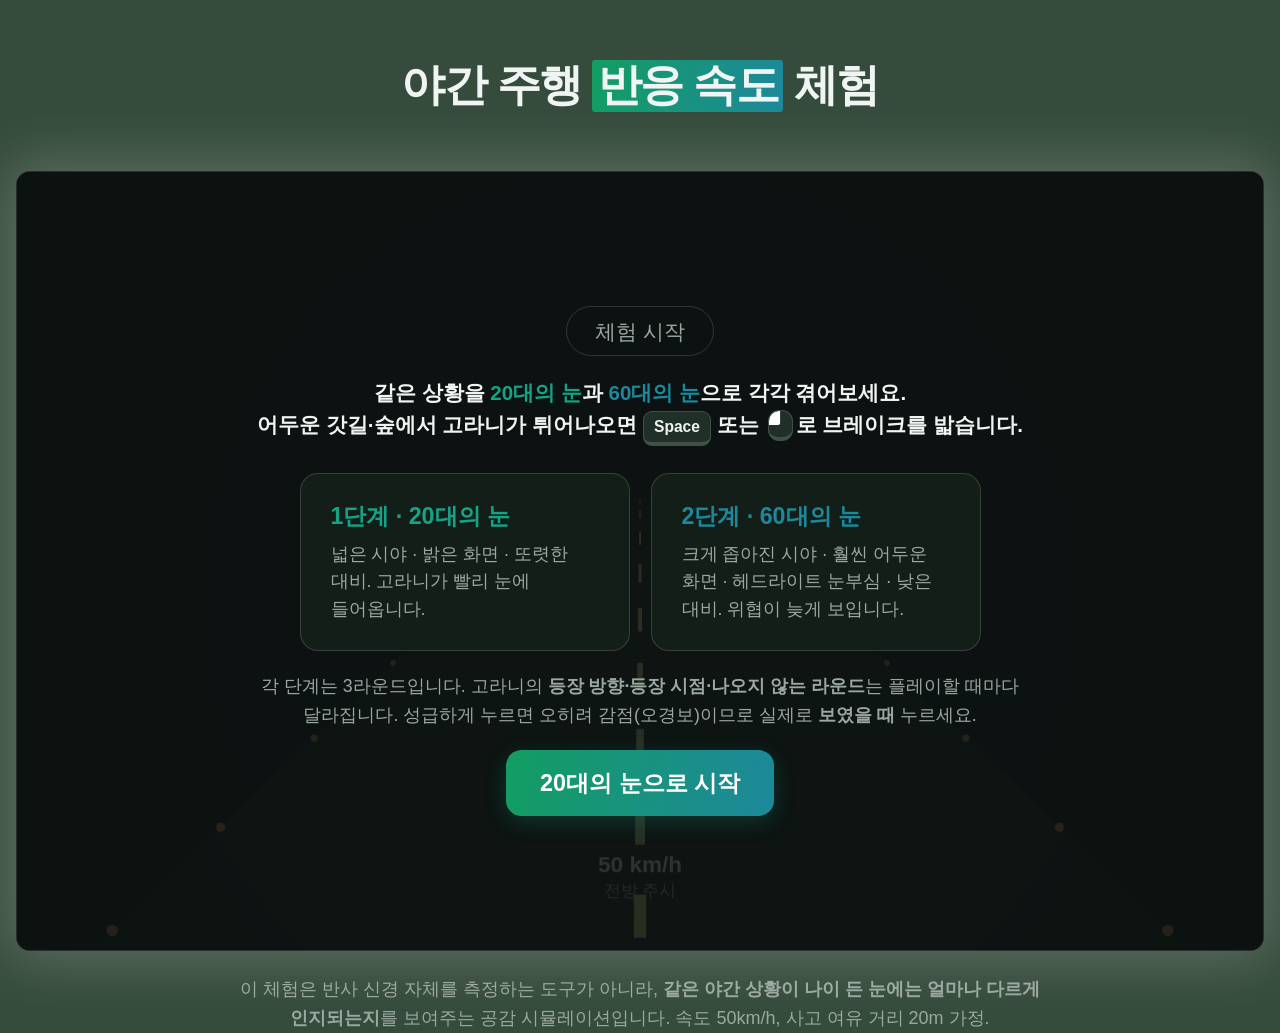
==== commit 5ede1a84: "20260805 Input System: Accept fine wheel deltas 애플 마우스의 작은 휠 입력도 한 번의 제스처로 인식하도록 임계값 처리를 수정했습니다." ====
--- a/Asset/Playbook/_Game/Game.html
+++ b/Asset/Playbook/_Game/Game.html
@@ -724,7 +724,7 @@
     setTimeout(()=>{ scenarioNavigationLocked=false; },700);
   }
   window.addEventListener('wheel',event=>{
-    if(event.deltaY>32) requestScenarioCanvas();
+    if(event.deltaY>0) requestScenarioCanvas();
   },{passive:true});
   window.addEventListener('touchstart',event=>{
     scenarioTouchStartY=event.changedTouches[0].clientY;
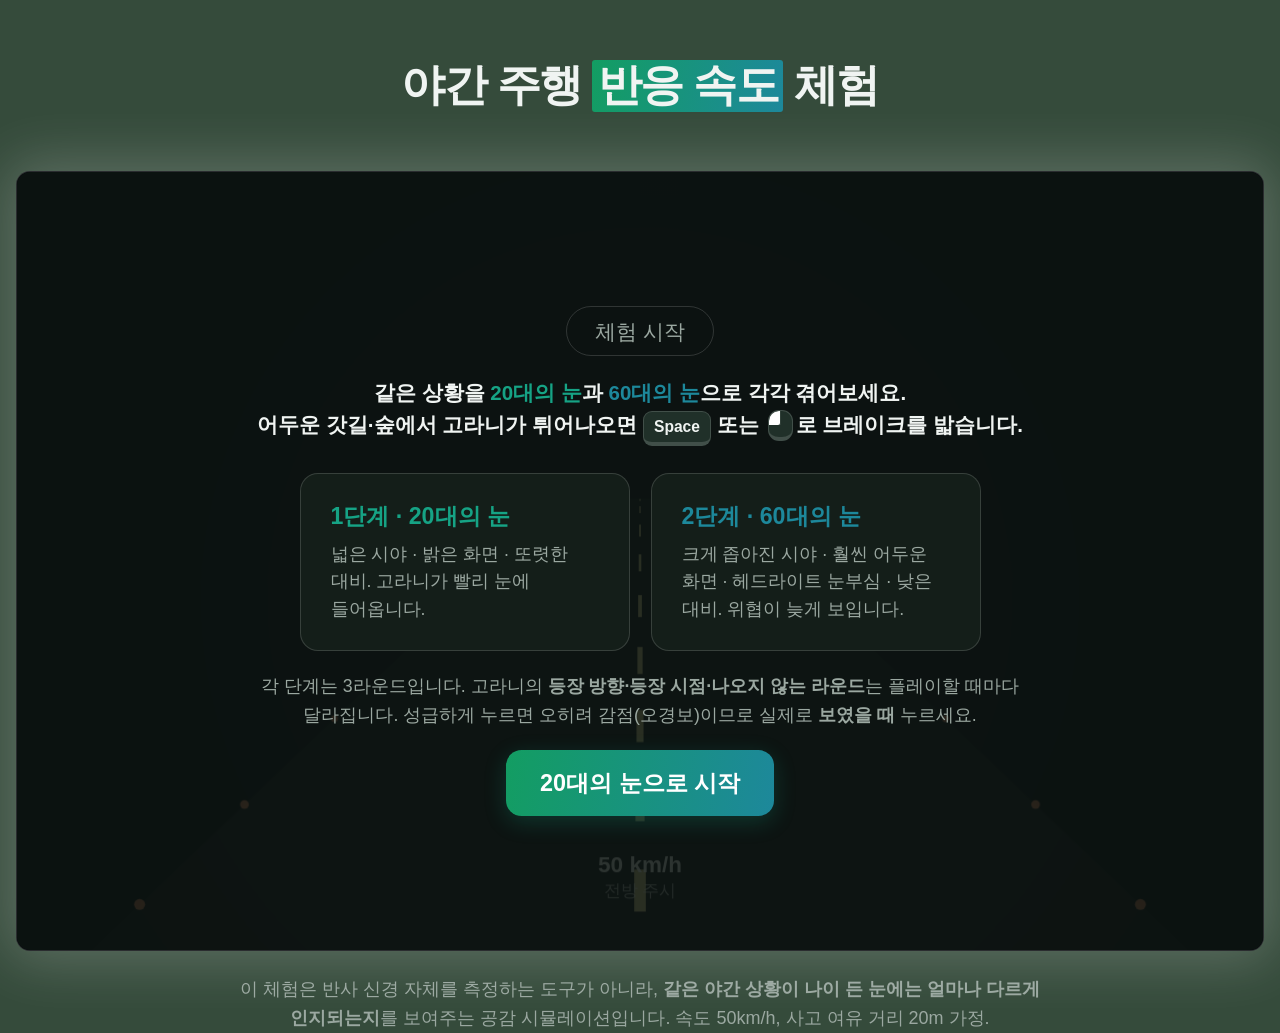
==== commit ba5aceac: "20260806 Input System: Stabilize film return transitions 스크롤바 폭을 보정하고 게임에서 필름으로 복귀할 때 관성 점프와 중복 애니메이" ====
--- a/Asset/Playbook/_Game/Game.html
+++ b/Asset/Playbook/_Game/Game.html
@@ -724,8 +724,13 @@
     setTimeout(()=>{ scenarioNavigationLocked=false; },700);
   }
   window.addEventListener('wheel',event=>{
+    if(event.deltaY<0 && window.scrollY<=0){
+      event.preventDefault();
+      window.parent.postMessage({type:'canvas-playbook:game-scroll-up'},'*');
+      return;
+    }
     if(event.deltaY>0) requestScenarioCanvas();
-  },{passive:true});
+  },{passive:false});
   window.addEventListener('touchstart',event=>{
     scenarioTouchStartY=event.changedTouches[0].clientY;
   },{passive:true});
